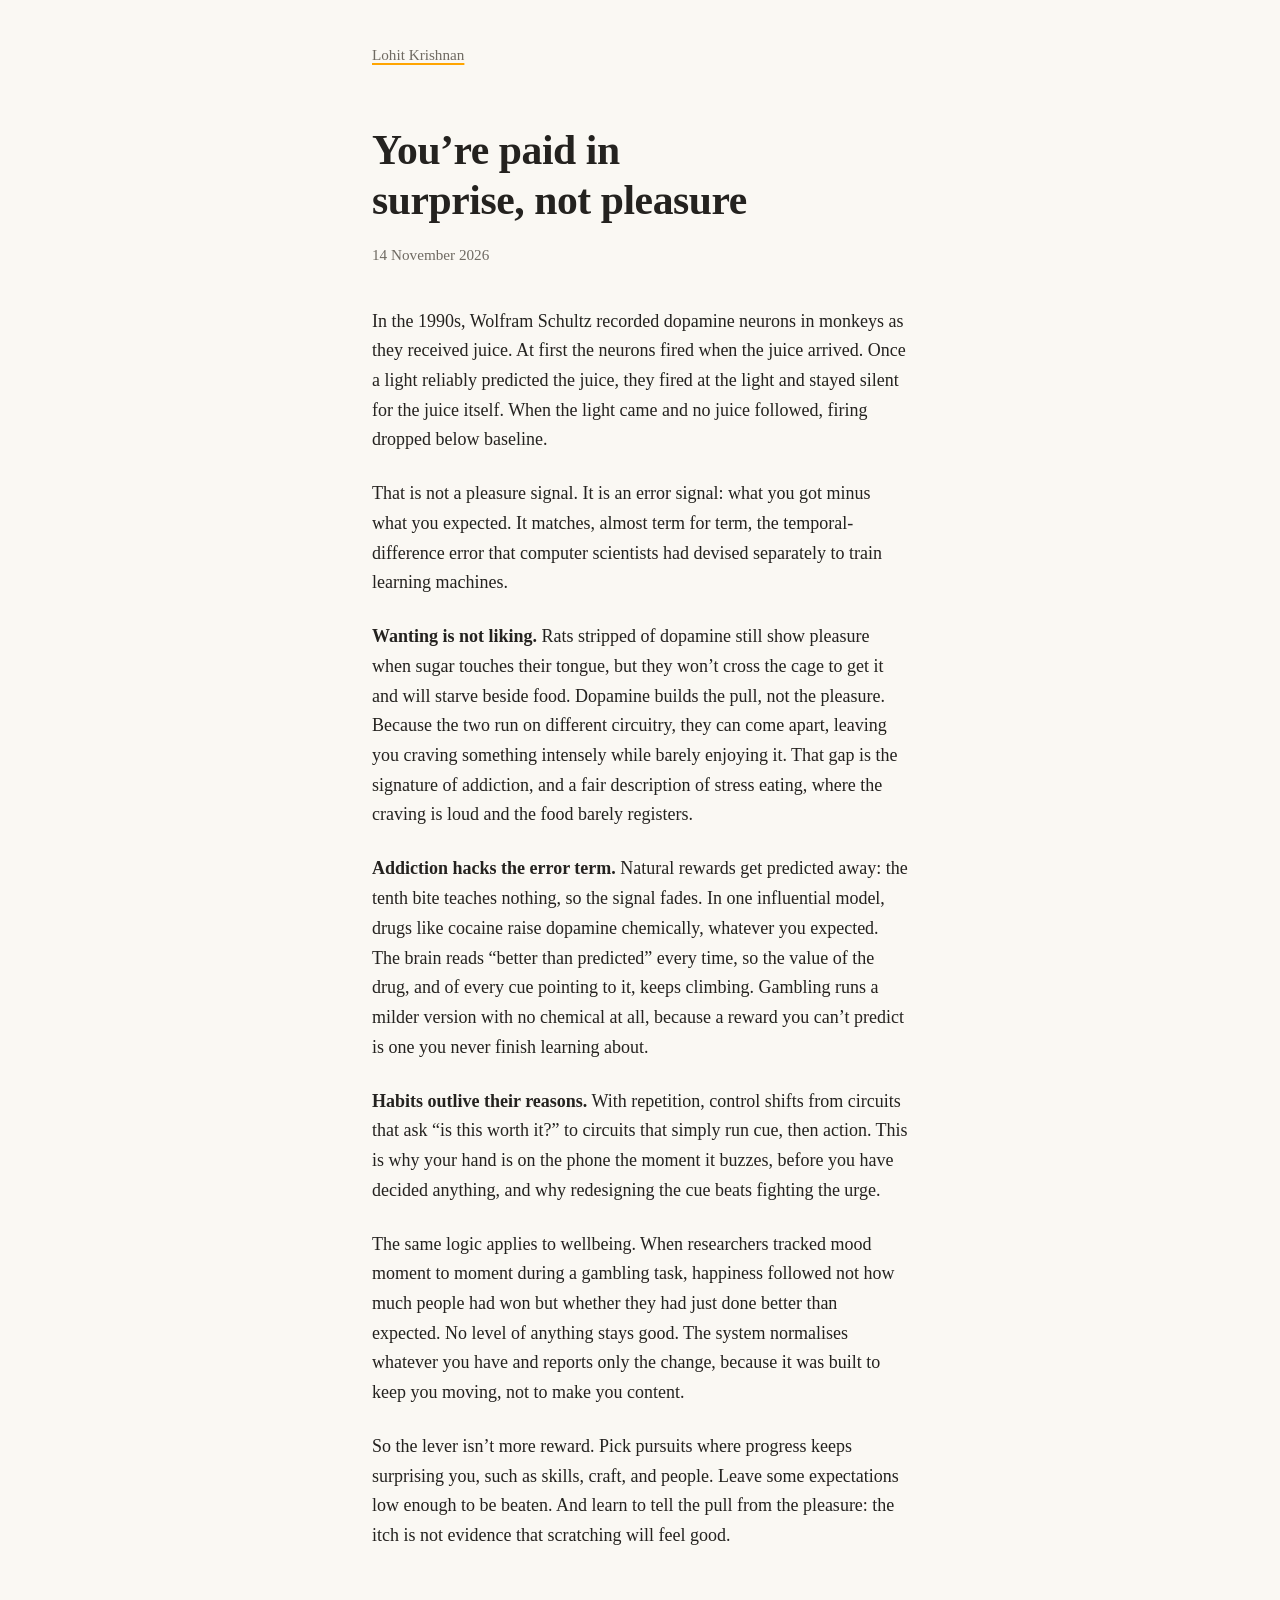
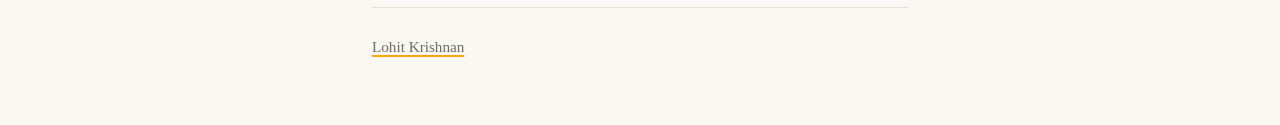
==== essays/paid-in-surprise/index.html @ 37dc79e5 "Homepage: add a Tools section linking PDF Studio at /pdf/ Co-Authored-By: Claude Opus 5.5 <noreply@a" ====
<!DOCTYPE html>
<html lang="en">
<head>
    <meta charset="UTF-8">
    <meta name="viewport" content="width=device-width, initial-scale=1.0">
    <title>You’re paid in surprise, not pleasure</title>
    <meta name="description" content="Dopamine is an error signal, not a pleasure signal. What that means for wanting, habits, addiction and wellbeing.">
    <meta property="og:title" content="You’re paid in surprise, not pleasure">
    <meta property="og:description" content="Dopamine is an error signal, not a pleasure signal. What that means for wanting, habits, addiction and wellbeing.">
    <meta property="og:type" content="article">
    <meta property="og:url" content="https://lohitkrishnan.com/essays/paid-in-surprise/">
    <meta property="og:site_name" content="Lohit Krishnan">
    <meta property="og:image" content="https://lohitkrishnan.com/img/card-paid-in-surprise.png">
    <meta property="og:image:width" content="1200">
    <meta property="og:image:height" content="630">
    <meta property="og:image:alt" content="You’re paid in surprise, not pleasure. Dopamine is an error signal, not a pleasure signal.">
    <meta name="twitter:card" content="summary_large_image">
    <link rel="canonical" href="https://lohitkrishnan.com/essays/paid-in-surprise/">
    <meta name="color-scheme" content="light dark">

    <link rel="icon" href="/favicon.ico" sizes="48x48">
    <link rel="icon" href="/favicon.svg" type="image/svg+xml">
    <link rel="apple-touch-icon" href="/apple-touch-icon.png">

    <link rel="preload" href="/fonts/Lora-Variable.woff" as="font" type="font/woff" crossorigin>
    <link rel="stylesheet" href="/css/site.css?v=6">
    <script src="/js/listen.js" defer></script>
    <script data-goatcounter="https://lohitkrishnan.goatcounter.com/count" async src="https://gc.zgo.at/count.js"></script>
</head>
<body>

    <div class="page">
        <a class="home-link" href="/">Lohit Krishnan</a>

        <article class="essay">
            <header class="essay-header">
                <h1 class="essay-title">You’re paid in surprise, not pleasure</h1>
                <time class="date" datetime="2026-11-14">14 November 2026</time>

                <!-- Shown by /js/listen.js. The recording and its word timings live in /audio. -->
                <div class="listen-bar">
                    <button class="listen" type="button" data-goatcounter-click="listen-paid-in-surprise" data-goatcounter-title="Listen button" hidden
                            data-audio="/audio/paid-in-surprise.mp3?take=2"
                            data-timings="/audio/paid-in-surprise.json?take=2"
                            data-title="You’re paid in surprise, not pleasure (narration: elevenlabs.io)">
                        <svg class="listen-icon listen-icon-play" viewBox="0 0 16 16" aria-hidden="true"><path d="M4 2.5v11l9-5.5z"/></svg>
                        <svg class="listen-icon listen-icon-pause" viewBox="0 0 16 16" aria-hidden="true"><path d="M4 2.5h3v11H4zM9 2.5h3v11H9z"/></svg>
                        <span class="listen-label">Listen</span>
                    </button>
                    <span class="listen-time" hidden></span>
                </div>
                <div class="listen-credit" hidden>Narrated with an AI voice from <a href="https://elevenlabs.io">elevenlabs.io</a></div>
                <div class="listen-status" role="status"></div>
            </header>

            <p>In the 1990s, Wolfram Schultz recorded dopamine neurons in monkeys as they received juice. At first the neurons fired when the juice arrived. Once a light reliably predicted the juice, they fired at the light and stayed silent for the juice itself. When the light came and no juice followed, firing dropped below baseline.</p>

            <p>That is not a pleasure signal. It is an error signal: what you got minus what you expected. It matches, almost term for term, the temporal-difference error that computer scientists had devised separately to train learning machines.</p>

            <p><strong>Wanting is not liking.</strong> Rats stripped of dopamine still show pleasure when sugar touches their tongue, but they won’t cross the cage to get it and will starve beside food. Dopamine builds the pull, not the pleasure. Because the two run on different circuitry, they can come apart, leaving you craving something intensely while barely enjoying it. That gap is the signature of addiction, and a fair description of stress eating, where the craving is loud and the food barely registers.</p>

            <p><strong>Addiction hacks the error term.</strong> Natural rewards get predicted away: the tenth bite teaches nothing, so the signal fades. In one influential model, drugs like cocaine raise dopamine chemically, whatever you expected. The brain reads “better than predicted” every time, so the value of the drug, and of every cue pointing to it, keeps climbing. Gambling runs a milder version with no chemical at all, because a reward you can’t predict is one you never finish learning about.</p>

            <p><strong>Habits outlive their reasons.</strong> With repetition, control shifts from circuits that ask “is this worth it?” to circuits that simply run cue, then action. This is why your hand is on the phone the moment it buzzes, before you have decided anything, and why redesigning the cue beats fighting the urge.</p>

            <p>The same logic applies to wellbeing. When researchers tracked mood moment to moment during a gambling task, happiness followed not how much people had won but whether they had just done better than expected. No level of anything stays good. The system normalises whatever you have and reports only the change, because it was built to keep you moving, not to make you content.</p>

            <p>So the lever isn’t more reward. Pick pursuits where progress keeps surprising you, such as skills, craft, and people. Leave some expectations low enough to be beaten. And learn to tell the pull from the pleasure: the itch is not evidence that scratching will feel good.</p>
        </article>

        <footer class="essay-footer">
            <a class="home-link" href="/">Lohit Krishnan</a>
        </footer>
    </div>

</body>
</html>
---- css/site.css ----
/* Shared look for lohitkrishnan.com: Lora on warm paper, warm charcoal in dark mode. */

/* Lora is served from this site so pages look the same on every device. */
@font-face {
    font-family: "Lora";
    src: url("/fonts/Lora-Variable.woff") format("woff");
    font-weight: 400 700;
    font-style: normal;
    font-display: swap;
}

:root {
    --bg: #faf8f3;
    --text: #24221f;
    --muted: #6f6a62;
    --rule: #e4dfd5;
    --line-strong: #b5aea2;
    --card: #f1ede4;
    --accent: orange;
    --reading: rgba(255, 165, 0, 0.3);
    --reading-faint: rgba(255, 165, 0, 0.2);
    --reading-word: rgba(255, 165, 0, 0.55);
    --reading-hover: rgba(255, 165, 0, 0.12);
    --serif: "Lora", "Iowan Old Style", Charter, Georgia, "Noto Serif", serif;
}

@media (prefers-color-scheme: dark) {
    :root {
        --bg: #1f1e1c;
        --text: #e9e5dd;
        --muted: #9c978e;
        --rule: #36332f;
        --line-strong: #6a665f;
        --card: #292724;
        --reading-faint: rgba(255, 165, 0, 0.15);
    }
}

* { box-sizing: border-box; }

html { -webkit-text-size-adjust: 100%; }

body {
    margin: 0;
    background-color: var(--bg);
    color: var(--text);
    font-family: var(--serif);
    font-size: 1.125rem;
    line-height: 1.65;
    text-rendering: optimizeLegibility;
    -webkit-font-smoothing: antialiased;
}

a {
    color: inherit;
    text-decoration-color: var(--accent);
    text-decoration-thickness: 1.5px;
    text-underline-offset: 0.2em;
}

a:focus-visible {
    outline: 2px solid var(--accent);
    outline-offset: 3px;
}

.page {
    max-width: 36rem;
    margin: 0 auto;
    padding: 2.5rem 1.25rem 4rem;
}

/* Small link back to the homepage, used at the top and bottom of an essay. */
.home-link {
    font-size: 0.95rem;
    color: var(--muted);
}

.date,
.post-note {
    font-size: 0.95rem;
    color: var(--muted);
}

/* ---------- Homepage ---------- */

.intro { margin: 3.5rem 0 3.5rem; }

.intro-name {
    margin: 0;
    font-weight: 600;
    font-size: clamp(2.3rem, 10vw, 3.25rem);
    line-height: 1.1;
    letter-spacing: -0.015em;
}

.intro-about {
    margin: 0.9rem 0 0;
    font-size: 1.25rem;
    line-height: 1.5;
}

.intro-links {
    margin: 1.1rem 0 0;
    font-size: 1rem;
    color: var(--muted);
}

.section-title {
    margin: 0;
    padding-top: 1.5rem;
    border-top: 1px solid var(--rule);
    font-size: 1rem;
    font-weight: 600;
    color: var(--muted);
}

.posts {
    list-style: none;
    margin: 1rem 0 0;
    padding: 0;
}

/* Space between one section's list and the next section's heading. */
.posts + .section-title { margin-top: 2.5rem; }

.post {
    display: flex;
    flex-wrap: wrap;
    align-items: baseline;
    justify-content: space-between;
    gap: 0.2rem 1.5rem;
    padding: 0.55rem 0;
}

.post-title {
    flex: 1 1 16rem;
    font-size: 1.2rem;
    font-weight: 500;
    line-height: 1.4;
}

/* ---------- Essay ---------- */

.essay-header { margin: 3.5rem 0 2.5rem; }

.essay-title {
    margin: 0;
    font-weight: 600;
    font-size: clamp(1.9rem, 7vw, 2.6rem);
    line-height: 1.2;
    letter-spacing: -0.01em;
    text-wrap: balance;
}

.essay-header .date {
    display: block;
    margin-top: 1rem;
}

/* Listen button: reads the essay aloud (see /js/listen.js). */
.listen {
    display: inline-flex;
    align-items: center;
    gap: 0.55rem;
    min-height: 2.75rem;
    margin-top: 1.4rem;
    padding: 0.4rem 1rem 0.4rem 0.85rem;
    font: inherit;
    font-size: 1rem;
    font-weight: 500;
    color: var(--text);
    background: transparent;
    border: 1px solid var(--line-strong);
    border-radius: 0.5rem;
    cursor: pointer;
}

.listen[hidden] { display: none; }

.listen:hover { border-color: var(--muted); }

.listen:focus-visible {
    outline: 2px solid var(--accent);
    outline-offset: 3px;
}

.listen-icon {
    width: 0.9rem;
    height: 0.9rem;
    fill: var(--accent);
}

.listen-icon-pause { display: none; }
.listen[data-state="playing"] .listen-icon-play { display: none; }
.listen[data-state="playing"] .listen-icon-pause { display: block; }

.listen-bar {
    display: flex;
    align-items: center;
    gap: 0.9rem;
}

.listen-time {
    margin-top: 1.4rem;
    font-size: 0.95rem;
    color: var(--muted);
    font-variant-numeric: tabular-nums;
}

.listen-credit {
    margin-top: 0.7rem;
    font-size: 0.9rem;
    color: var(--muted);
}

.listen-status {
    margin-top: 0.3rem;
    font-size: 0.9rem;
    color: var(--muted);
}

.listen-status:empty { display: none; }

/* Sentences and words are wrapped by /js/listen.js once listening starts.
   data-listen on the essay says which mode is in use: "audio" (recorded
   narration, word by word) or "speech" (device voice, sentence by sentence). */
.sentence,
.word {
    border-radius: 0.2em;
    -webkit-box-decoration-break: clone;
    box-decoration-break: clone;
}

.sentence.is-reading { background-color: var(--reading); }

/* With a recording, the sentence gets a faint tint and the word the strong one. */
.essay[data-listen="audio"] .sentence.is-reading { background-color: var(--reading-faint); }
.word.is-reading { background-color: var(--reading-word); }

.essay[data-listen="speech"].is-listening .sentence,
.essay[data-listen="audio"].is-listening .word { cursor: pointer; }

@media (hover: hover) {
    .essay[data-listen="speech"].is-listening .sentence:not(.is-reading):hover,
    .essay[data-listen="audio"].is-listening .word:not(.is-reading):hover { background-color: var(--reading-hover); }
}

.essay p { margin: 0 0 1.35em; }

.essay strong { font-weight: 700; }

.essay h2 {
    margin: 2.4em 0 0.8em;
    font-size: 1.35rem;
    font-weight: 600;
    line-height: 1.3;
    text-wrap: balance;
}

/* Small closing note under an essay. */
.essay .essay-note {
    margin: 2.5rem 0 0;
    padding-top: 1.25rem;
    border-top: 1px solid var(--rule);
    font-size: 0.95rem;
    font-style: italic;
    color: var(--muted);
}

/* Drawings inside an essay. They are inline SVG coloured from the variables
   above, so they follow light and dark mode like the text does. */
.figure { margin: 2.2rem 0; }

.figure svg {
    display: block;
    width: 100%;
    height: auto;
    font-family: var(--serif);
}

.figure svg.figure-narrow {
    max-width: 24rem;
    margin: 0 auto;
}

.figure figcaption {
    margin-top: 0.7rem;
    font-size: 0.95rem;
    line-height: 1.5;
    color: var(--muted);
    text-align: center;
}

.fig-card { fill: var(--card); }
.fig-ink { fill: var(--text); }
.fig-accent { fill: var(--accent); }
.fig-shadow { fill: var(--line-strong); fill-opacity: 0.35; }
.fig-title { fill: var(--text); font-size: 52px; font-weight: 600; letter-spacing: -0.01em; }
.fig-sub { fill: var(--muted); font-size: 26px; }
.fig-label { fill: var(--muted); font-size: 22px; text-anchor: middle; }
.fig-label-strong { fill: var(--text); font-weight: 600; }
.fig-ground { stroke: var(--line-strong); stroke-width: 1.5; }
.fig-string { fill: none; stroke: var(--accent); stroke-width: 2; }
.fig-bar { stroke: var(--accent); stroke-width: 10; stroke-linecap: round; }
.fig-limb { fill: none; stroke: var(--text); stroke-width: 10; stroke-linecap: round; stroke-linejoin: round; }
.fig-line { fill: none; stroke: var(--text); stroke-width: 3; stroke-linecap: round; stroke-linejoin: round; }

.essay-footer {
    margin-top: 3.5rem;
    padding-top: 1.5rem;
    border-top: 1px solid var(--rule);
}

@media (max-width: 600px) {
    body { font-size: 1.0625rem; }
    .intro { margin: 2.25rem 0 2.75rem; }
    .essay-header { margin: 2.25rem 0 2rem; }
}

/* Songs section at the end of an essay */
.songs {
    margin-top: 1.25rem;
    padding-top: 2rem;
    border-top: 1px solid var(--rule);
}
.songs h2 { margin: 0 0 0.4rem; }
.songs > p { margin: 0 0 1.5rem; }
.song-list { display: grid; grid-template-columns: minmax(0, 1fr); gap: 1.75rem; }
.song-player img { max-width: 100%; }
.song { margin: 0; }
.song-player, .song-frame {
    display: block;
    position: relative;
    width: 100%;
    aspect-ratio: 16 / 9;
    border: 0;
    border-radius: 10px;
    overflow: hidden;
    background: var(--card);
}
.song-player img {
    width: 100%;
    height: 100%;
    object-fit: cover;
    display: block;
}
.song-play {
    position: absolute;
    right: 14px;
    bottom: 14px;
    width: 56px;
    height: 56px;
    border-radius: 50%;
    background: rgba(20, 19, 17, 0.72);
    display: grid;
    place-items: center;
    transition: transform 0.15s ease, background 0.15s ease;
}
.song-play svg { width: 28px; height: 28px; fill: var(--accent); margin-left: 3px; }
.song-player:hover .song-play,
.song-player:focus-visible .song-play { transform: scale(1.08); background: rgba(20, 19, 17, 0.88); }
.song figcaption { margin-top: 0.5rem; }
.songs-credit { margin-top: 1.5rem; font-size: 0.9rem; color: var(--muted); }
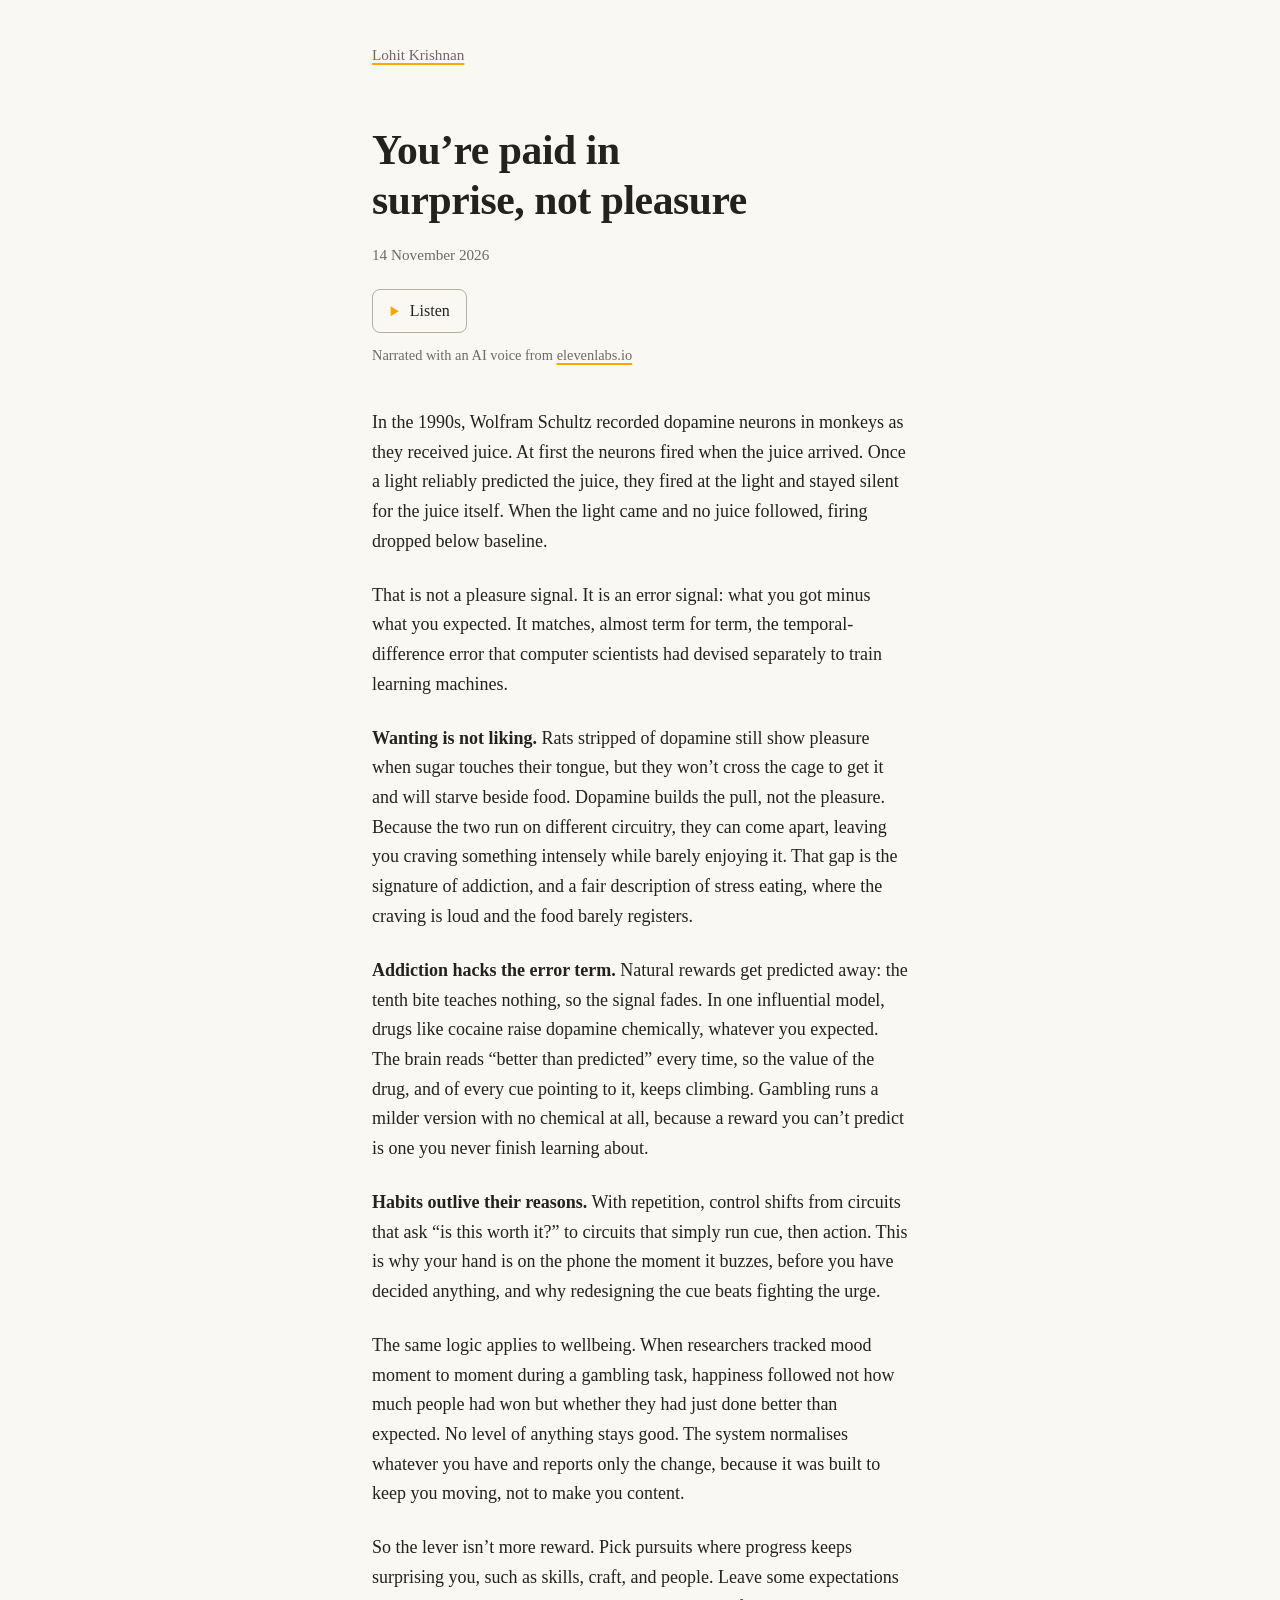
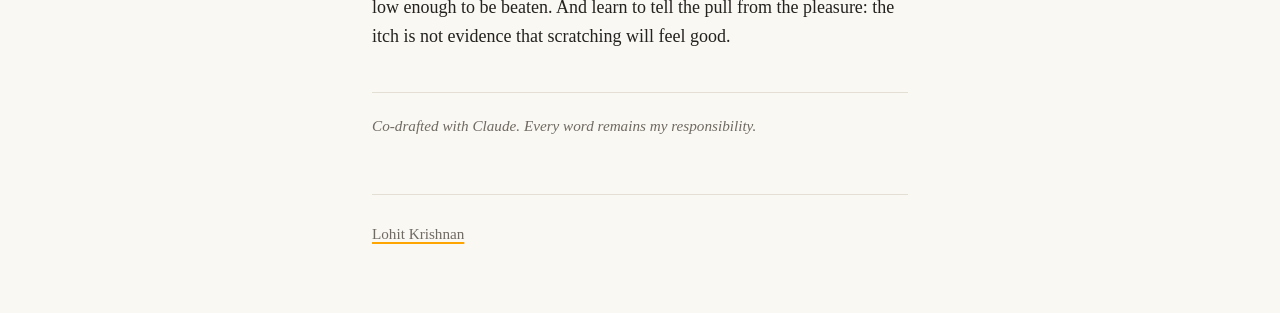
==== commit f4d8598f: "README, MIT licence for the code, and AI co-drafting note on the first essay - README describing the" ====
--- a/essays/paid-in-surprise/index.html
+++ b/essays/paid-in-surprise/index.html
@@ -24,7 +24,7 @@
 
     <link rel="preload" href="/fonts/Lora-Variable.woff" as="font" type="font/woff" crossorigin>
     <link rel="stylesheet" href="/css/site.css?v=6">
-    <script src="/js/listen.js" defer></script>
+    <script src="/js/listen.js?v=2" defer></script>
     <script data-goatcounter="https://lohitkrishnan.goatcounter.com/count" async src="https://gc.zgo.at/count.js"></script>
 </head>
 <body>
@@ -66,6 +66,9 @@
             <p>The same logic applies to wellbeing. When researchers tracked mood moment to moment during a gambling task, happiness followed not how much people had won but whether they had just done better than expected. No level of anything stays good. The system normalises whatever you have and reports only the change, because it was built to keep you moving, not to make you content.</p>
 
             <p>So the lever isn’t more reward. Pick pursuits where progress keeps surprising you, such as skills, craft, and people. Leave some expectations low enough to be beaten. And learn to tell the pull from the pleasure: the itch is not evidence that scratching will feel good.</p>
+
+            <!-- data-listen-skip: added after the narration was recorded, so it isn't read aloud or highlighted. -->
+            <p class="essay-note" data-listen-skip>Co-drafted with Claude. Every word remains my responsibility.</p>
         </article>
 
         <footer class="essay-footer">
